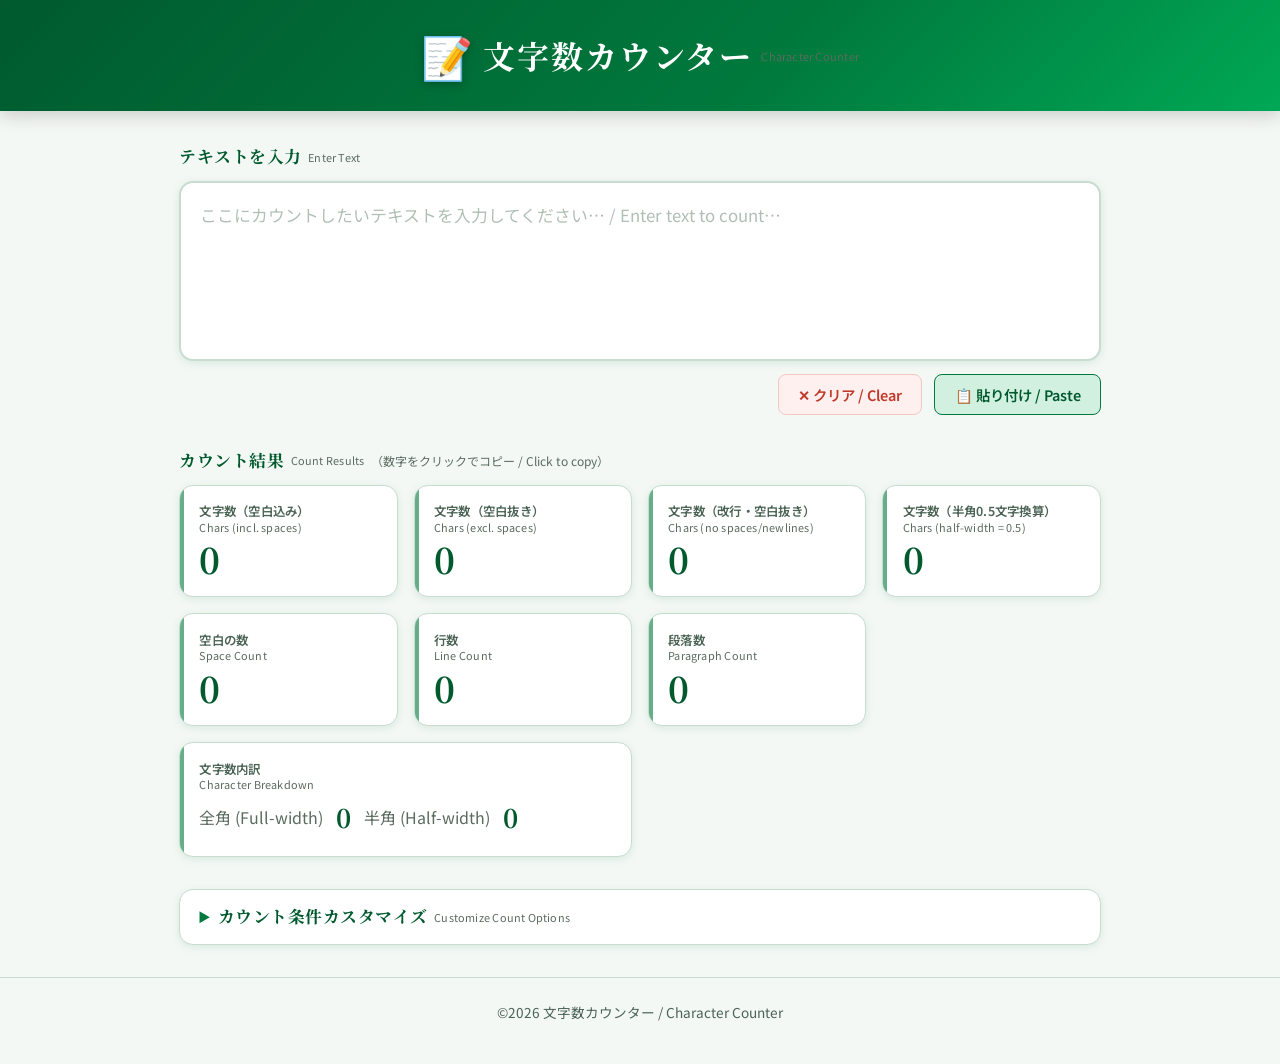
==== index.html @ 43a3a972 "first commit" ====
<!DOCTYPE html>
<html lang="ja">

<head>
  <meta charset="UTF-8">
  <meta name="viewport" content="width=device-width, initial-scale=1">
  <title>文字数カウンター - 文字数計測ツール / Text Count Tool</title>
  <meta name="description" lang="ja" content="文字数カウンター - 文字数計測ツール / Text Count Tool">
  <meta name="description" lang="en" content="Character Counter - Text Count Tool / Text Count Tool">
  <meta name="keywords" content="文字数カウント,文字数カウンター,テキストカウント,文字数計算,半角全角,行数,段落数,文字数,もじすう,moji,moji-counter,moji counter,moji count,mojisu,text-counter,character count,text counter,word count,character counter,full-width,half-width,line count,paragraph count">
  <meta name="author" content="文字数カウンター">

  <!-- OGP -->
  <meta property="og:type" content="website">
  <meta property="og:title" content="文字数カウンター - 文字数計測ツール / Text Count Tool">
  <meta property="og:description" content="文字数カウンター - 文字数計測ツール / Text Count Tool">
  <meta property="og:site_name" content="文字数カウンター">

  <!-- Twitter Card -->
  <meta name="twitter:card" content="summary">
  <meta name="twitter:title" content="文字数カウンター - 文字数計測ツール / Text Count Tool">
  <meta name="twitter:description" content="文字数カウンター - 文字数計測ツール / Text Count Tool">

  <meta name="application-name" content="文字数カウンター">

  <link rel="icon"
    href="data:image/svg+xml,%3Csvg xmlns='http://www.w3.org/2000/svg' viewBox='0 0 32 32'%3E%3Ctext y='26' font-size='28'%3E📝%3C/text%3E%3C/svg%3E"
    type="image/svg+xml">

  <link
    href="https://fonts.googleapis.com/css2?family=Noto+Sans+JP:wght@400;600;700&family=Noto+Serif+JP:wght@400;600;700&display=swap"
    rel="stylesheet">

  <link rel="stylesheet" href="style.css">
</head>

<body>
  <header id="appTitle">
    <span class="header-icon">📝</span>
    文字数カウンター<span class="label-en header-label-en">Character Counter</span>
  </header>

  <main>
    <!-- 入力エリア -->
    <section aria-label="テキスト入力">
      <div class="section-label">テキストを入力<span class="label-en">Enter Text</span></div>
      <div class="textarea-wrapper">
        <textarea id="textInput" placeholder="ここにカウントしたいテキストを入力してください… / Enter text to count…" spellcheck="false"></textarea>
        <div class="textarea-actions">
          <button class="btn btn-clear" id="clearBtn" type="button" title="テキストをクリア / Clear text">
            <span>✕ クリア / Clear</span>
          </button>
          <button class="btn btn-paste" id="pasteBtn" type="button" title="クリップボードから貼り付け / Paste from clipboard">
            <span>📋 貼り付け / Paste</span>
          </button>
        </div>
      </div>
    </section>

    <!-- カウント結果 -->
    <section aria-label="文字数カウント結果">
      <div class="section-label">カウント結果<span class="label-en">Count Results</span> <span class="hint">（数字をクリックでコピー / Click to copy）</span></div>
      <div class="stats-grid">
        <div class="stat-card" data-stat="withSpace" title="クリックでコピー">
          <div class="stat-label">文字数（空白込み）<span class="label-en">Chars (incl. spaces)</span></div>
          <div class="stat-value" id="statWithSpace">0</div>
          <div class="copy-badge">コピー / Copy</div>
        </div>
        <div class="stat-card" data-stat="noSpace" title="クリックでコピー">
          <div class="stat-label">文字数（空白抜き）<span class="label-en">Chars (excl. spaces)</span></div>
          <div class="stat-value" id="statNoSpace">0</div>
          <div class="copy-badge">コピー / Copy</div>
        </div>
        <div class="stat-card" data-stat="noSpaceNewline" title="クリックでコピー">
          <div class="stat-label">文字数（改行・空白抜き）<span class="label-en">Chars (no spaces/newlines)</span></div>
          <div class="stat-value" id="statNoSpaceNewline">0</div>
          <div class="copy-badge">コピー / Copy</div>
        </div>
        <div class="stat-card" data-stat="halfWidthCalc" title="クリックでコピー">
          <div class="stat-label">文字数（半角0.5文字換算）<span class="label-en">Chars (half-width = 0.5)</span></div>
          <div class="stat-value" id="statHalfWidthCalc">0</div>
          <div class="copy-badge">コピー / Copy</div>
        </div>
        <div class="stat-card" data-stat="spaceCount" title="クリックでコピー">
          <div class="stat-label">空白の数<span class="label-en">Space Count</span></div>
          <div class="stat-value" id="statSpaceCount">0</div>
          <div class="copy-badge">コピー / Copy</div>
        </div>
        <div class="stat-card" data-stat="lineCount" title="クリックでコピー">
          <div class="stat-label">行数<span class="label-en">Line Count</span></div>
          <div class="stat-value" id="statLineCount">0</div>
          <div class="copy-badge">コピー / Copy</div>
        </div>
        <div class="stat-card" data-stat="paragraphCount" title="クリックでコピー">
          <div class="stat-label">段落数<span class="label-en">Paragraph Count</span></div>
          <div class="stat-value" id="statParagraphCount">0</div>
          <div class="copy-badge">コピー / Copy</div>
        </div>
        <div class="stat-card stat-card-wide" data-stat="breakdown" title="クリックでコピー">
          <div class="stat-label">文字数内訳<span class="label-en">Character Breakdown</span></div>
          <div class="stat-breakdown">
            全角 (Full-width) <span class="stat-value-inline" id="statFullWidth">0</span>
            半角 (Half-width) <span class="stat-value-inline" id="statHalfWidth">0</span>
          </div>
          <div class="copy-badge">コピー / Copy</div>
        </div>
      </div>
    </section>

    <!-- カスタマイズ -->
    <section aria-label="カウント条件カスタマイズ">
      <div class="section-label collapsible" id="customizeToggle" role="button" tabindex="0" aria-expanded="false">
        <span class="collapse-icon" id="collapseIcon">▶</span> カウント条件カスタマイズ<span class="label-en">Customize Count Options</span>
      </div>
      <div class="customize-panel" id="customizePanel" hidden>
        <div class="customize-grid">
          <label class="custom-option">
            <input type="checkbox" id="optIgnoreHalfSpace"> 半角スペースを除外<span class="label-en">Exclude half-width spaces</span>
          </label>
          <label class="custom-option">
            <input type="checkbox" id="optIgnoreFullSpace"> 全角スペースを除外<span class="label-en">Exclude full-width spaces</span>
          </label>
          <label class="custom-option">
            <input type="checkbox" id="optIgnoreNewline"> 改行を除外<span class="label-en">Exclude newlines</span>
          </label>
          <label class="custom-option">
            <input type="checkbox" id="optIgnoreTab"> タブを除外<span class="label-en">Exclude tabs</span>
          </label>
          <label class="custom-option">
            <input type="checkbox" id="optIgnorePunctuation"> 句読点を除外（。、）<span class="label-en">Exclude punctuation</span>
          </label>
          <label class="custom-option">
            <input type="checkbox" id="optIgnoreSymbol"> 記号を除外（！？…等）<span class="label-en">Exclude symbols</span>
          </label>
          <label class="custom-option">
            <input type="checkbox" id="optIgnoreNumber"> 数字を除外<span class="label-en">Exclude numbers</span>
          </label>
          <label class="custom-option">
            <input type="checkbox" id="optIgnoreAlpha"> 英字を除外<span class="label-en">Exclude letters</span>
          </label>
        </div>
        <div class="custom-extra">
          <label class="custom-label" for="optIgnoreCustom">追加で除外する文字 / Additional chars to exclude：</label>
          <input type="text" id="optIgnoreCustom" class="custom-text-input" placeholder="例: 、。「」">
        </div>
        <div class="custom-note">※ カスタマイズは「文字数（空白込み）」に反映されます / Applied to "Chars (incl. spaces)"</div>
      </div>
    </section>

    <!-- コピー通知 -->
    <div class="toast" id="toast" role="status" aria-live="polite"></div>
  </main>

  <footer id="footer">
    <div id="footer-author">&copy;2026 文字数カウンター / Character Counter</div>
  </footer>

  <script src="script.js" defer></script>
</body>

</html>
---- style.css ----
/* ===== Design Tokens ===== */
:root {
  --color-primary: #00793d;
  --color-primary-light: #d1f0e0;
  --color-primary-dark: #005a2e;
  --color-secondary: #4a6354;
  --color-bg: #f4f8f5;
  --color-surface: #ffffff;
  --color-on-surface: #1a1c19;
  --color-on-surface-muted: #5a6b5f;
  --color-border: #c8ddd0;
  --color-shadow: rgba(0, 121, 61, 0.12);
  --radius-sm: 8px;
  --radius-md: 14px;
  --radius-lg: 20px;
  --transition: 0.2s ease;
  --font-main: 'Noto Sans JP', sans-serif;
  --font-heading: 'Noto Serif JP', serif;
}

/* ===== Reset ===== */
*, *::before, *::after { box-sizing: border-box; margin: 0; padding: 0; }

/* ===== Base ===== */
body {
  font-family: var(--font-main);
  background: var(--color-bg);
  color: var(--color-on-surface);
  min-height: 100vh;
  display: flex;
  flex-direction: column;
  line-height: 1.6;
  word-break: break-word;
}

/* ===== Header ===== */
header#appTitle {
  background: linear-gradient(135deg, var(--color-primary-dark) 0%, var(--color-primary) 60%, #00a855 100%);
  color: #fff;
  padding: 1.4rem 1.5rem;
  font-family: var(--font-heading);
  font-weight: 700;
  font-size: clamp(1.5rem, 5vw, 2rem);
  text-align: center;
  letter-spacing: 0.06em;
  display: flex;
  align-items: center;
  justify-content: center;
  gap: 0.5rem;
  box-shadow: 0 4px 18px rgba(0,0,0,0.18);
}

.header-icon {
  font-size: 1.3em;
  filter: drop-shadow(0 2px 4px rgba(0,0,0,0.25));
}

/* ===== Main ===== */
main {
  flex: 1;
  width: 100%;
  max-width: 960px;
  margin: 2rem auto;
  padding: 0 1.2rem;
  display: flex;
  flex-direction: column;
  gap: 2rem;
}

/* ===== Section Labels ===== */
.section-label {
  font-family: var(--font-heading);
  font-size: 1.05rem;
  font-weight: 700;
  color: var(--color-primary-dark);
  margin-bottom: 0.7rem;
  display: flex;
  align-items: center;
  gap: 0.4rem;
  letter-spacing: 0.03em;
}

.hint {
  font-size: 0.75rem;
  font-weight: 400;
  color: var(--color-on-surface-muted);
  font-family: var(--font-main);
  letter-spacing: 0;
}

/* English sub-label */
.label-en {
  display: block;
  font-size: 0.68rem;
  font-weight: 400;
  font-family: var(--font-main);
  color: var(--color-on-surface-muted);
  letter-spacing: 0.02em;
  margin-top: 1px;
  line-height: 1.2;
}

/* ===== Textarea ===== */
.textarea-wrapper {
  display: flex;
  flex-direction: column;
  gap: 0.8rem;
}

textarea#textInput {
  width: 100%;
  min-height: 180px;
  padding: 1.1rem 1.2rem;
  font-family: var(--font-main);
  font-size: 1.05rem;
  line-height: 1.75;
  border-radius: var(--radius-md);
  border: 2px solid var(--color-border);
  background: var(--color-surface);
  color: var(--color-on-surface);
  resize: none;
  transition: border-color var(--transition), box-shadow var(--transition);
  outline: none;
  box-shadow: 0 2px 10px var(--color-shadow);
}

textarea#textInput:focus {
  border-color: var(--color-primary);
  box-shadow: 0 0 0 4px rgba(0,121,61,0.12), 0 2px 10px var(--color-shadow);
}

textarea#textInput::placeholder {
  color: #b0bfb6;
}

.textarea-actions {
  display: flex;
  gap: 0.75rem;
  justify-content: flex-end;
}

/* ===== Buttons ===== */
.btn {
  padding: 0.55rem 1.2rem;
  font-family: var(--font-main);
  font-size: 0.9rem;
  font-weight: 600;
  border-radius: var(--radius-sm);
  border: none;
  cursor: pointer;
  transition: all var(--transition);
  display: flex;
  align-items: center;
  gap: 0.3rem;
}

.btn-clear {
  background: #fff0f0;
  color: #c0392b;
  border: 1.5px solid #f5c6c2;
}
.btn-clear:hover {
  background: #c0392b;
  color: #fff;
  border-color: #c0392b;
  transform: translateY(-1px);
  box-shadow: 0 4px 12px rgba(192,57,43,0.2);
}

.btn-paste {
  background: var(--color-primary-light);
  color: var(--color-primary-dark);
  border: 1.5px solid var(--color-primary);
}
.btn-paste:hover {
  background: var(--color-primary);
  color: #fff;
  transform: translateY(-1px);
  box-shadow: 0 4px 12px rgba(0,121,61,0.25);
}

/* ===== Stats Grid ===== */
.stats-grid {
  display: grid;
  grid-template-columns: repeat(auto-fill, minmax(200px, 1fr));
  gap: 1rem;
}

/* ===== Stat Card ===== */
.stat-card {
  background: var(--color-surface);
  border: 1.5px solid var(--color-border);
  border-radius: var(--radius-md);
  padding: 1.1rem 1.2rem;
  cursor: pointer;
  transition: all var(--transition);
  position: relative;
  overflow: hidden;
  box-shadow: 0 2px 8px var(--color-shadow);
  display: flex;
  flex-direction: column;
  gap: 0.4rem;
}

.stat-card::before {
  content: '';
  position: absolute;
  top: 0;
  left: 0;
  width: 4px;
  height: 100%;
  background: var(--color-primary);
  border-radius: 4px 0 0 4px;
  opacity: 0.6;
  transition: opacity var(--transition), width var(--transition);
}

.stat-card:hover {
  border-color: var(--color-primary);
  box-shadow: 0 6px 22px rgba(0,121,61,0.2);
  transform: translateY(-3px);
}

.stat-card:hover::before {
  width: 6px;
  opacity: 1;
}

.stat-card:active {
  transform: scale(0.97);
}

.stat-card-wide {
  grid-column: span 2;
}

@media (max-width: 500px) {
  .stat-card-wide { grid-column: span 1; }
}

.stat-label {
  font-size: 0.78rem;
  font-weight: 600;
  color: var(--color-secondary);
  letter-spacing: 0.02em;
  line-height: 1.3;
}

.stat-value {
  font-family: var(--font-heading);
  font-size: 2.2rem;
  font-weight: 700;
  color: var(--color-primary-dark);
  line-height: 1.1;
  letter-spacing: -0.02em;
  transition: color var(--transition), transform var(--transition);
}

.stat-card:hover .stat-value {
  color: var(--color-primary);
}

.stat-breakdown {
  font-size: 1rem;
  color: var(--color-on-surface-muted);
  display: flex;
  align-items: center;
  gap: 0.8rem;
  flex-wrap: wrap;
}

.stat-value-inline {
  font-family: var(--font-heading);
  font-size: 1.6rem;
  font-weight: 700;
  color: var(--color-primary-dark);
}

.copy-badge {
  position: absolute;
  top: 0.5rem;
  right: 0.6rem;
  font-size: 0.68rem;
  font-weight: 600;
  color: var(--color-primary);
  background: var(--color-primary-light);
  border-radius: 4px;
  padding: 2px 6px;
  opacity: 0;
  transition: opacity var(--transition);
  pointer-events: none;
  letter-spacing: 0.02em;
}

.stat-card:hover .copy-badge {
  opacity: 1;
}

/* Copied flash */
.stat-card.copied .stat-value,
.stat-card.copied .stat-value-inline {
  color: var(--color-primary);
  animation: flash 0.4s ease;
}

@keyframes flash {
  0% { transform: scale(1.15); }
  100% { transform: scale(1); }
}

/* ===== Customize Panel ===== */
.section-label.collapsible {
  cursor: pointer;
  -webkit-user-select: none;
  user-select: none;
  padding: 0.85rem 1.1rem;
  background: var(--color-surface);
  border-radius: var(--radius-md);
  border: 1.5px solid var(--color-border);
  transition: all var(--transition);
  box-shadow: 0 2px 8px var(--color-shadow);
  margin-bottom: 0;
}

.section-label.collapsible:hover {
  border-color: var(--color-primary);
  box-shadow: 0 4px 14px rgba(0,121,61,0.15);
}

.section-label.collapsible[aria-expanded="true"] {
  border-color: var(--color-primary);
  border-bottom-left-radius: 0;
  border-bottom-right-radius: 0;
  border-bottom-color: transparent;
}

.collapse-icon {
  display: inline-block;
  transition: transform 0.2s ease;
  font-size: 0.75em;
  color: var(--color-primary);
}

.section-label.collapsible[aria-expanded="true"] .collapse-icon {
  transform: rotate(90deg);
}

.customize-panel {
  background: var(--color-surface);
  border: 1.5px solid var(--color-primary);
  border-top: none;
  border-radius: 0 0 var(--radius-md) var(--radius-md);
  padding: 1.2rem 1.4rem;
  box-shadow: 0 6px 20px rgba(0,121,61,0.12);
  animation: slideDown 0.2s ease;
}

@keyframes slideDown {
  from { opacity: 0; transform: translateY(-8px); }
  to   { opacity: 1; transform: translateY(0); }
}

.customize-grid {
  display: grid;
  grid-template-columns: repeat(auto-fill, minmax(180px, 1fr));
  gap: 0.7rem;
  margin-bottom: 1rem;
}

.custom-option {
  display: flex;
  align-items: center;
  gap: 0.5rem;
  font-size: 0.9rem;
  color: var(--color-on-surface);
  cursor: pointer;
  padding: 0.4rem 0.6rem;
  border-radius: var(--radius-sm);
  transition: background var(--transition);
}

.custom-option:hover {
  background: var(--color-primary-light);
}

.custom-option input[type="checkbox"] {
  accent-color: var(--color-primary);
  width: 16px;
  height: 16px;
  cursor: pointer;
}

.custom-extra {
  display: flex;
  align-items: center;
  gap: 0.7rem;
  flex-wrap: wrap;
  margin-bottom: 0.6rem;
}

.custom-label {
  font-size: 0.9rem;
  font-weight: 600;
  color: var(--color-secondary);
  white-space: nowrap;
}

.custom-text-input {
  flex: 1;
  min-width: 150px;
  padding: 0.5rem 0.8rem;
  border-radius: var(--radius-sm);
  border: 1.5px solid var(--color-border);
  font-family: var(--font-main);
  font-size: 0.9rem;
  transition: border-color var(--transition);
  outline: none;
}

.custom-text-input:focus {
  border-color: var(--color-primary);
}

.custom-note {
  font-size: 0.78rem;
  color: var(--color-on-surface-muted);
  padding-top: 0.4rem;
  border-top: 1px solid var(--color-border);
}

/* ===== Toast ===== */
.toast {
  position: fixed;
  bottom: 2rem;
  left: 50%;
  transform: translateX(-50%) translateY(100px);
  background: var(--color-primary-dark);
  color: #fff;
  padding: 0.75rem 1.6rem;
  border-radius: 2rem;
  font-size: 0.9rem;
  font-weight: 600;
  box-shadow: 0 6px 24px rgba(0,0,0,0.25);
  opacity: 0;
  transition: all 0.3s cubic-bezier(.4,0,.2,1);
  pointer-events: none;
  z-index: 9999;
  white-space: nowrap;
  letter-spacing: 0.02em;
}

.toast.show {
  opacity: 1;
  transform: translateX(-50%) translateY(0);
}

/* ===== Footer ===== */
footer#footer {
  text-align: center;
  font-size: 0.85rem;
  color: var(--color-secondary);
  padding: 1.5rem 1rem 2.5rem;
  border-top: 1px solid var(--color-border);
  margin-top: auto;
  display: flex;
  flex-direction: column;
  gap: 0.4rem;
}

footer#footer a {
  color: var(--color-primary);
  text-decoration: none;
}

footer#footer a:hover {
  text-decoration: underline;
}

/* ===== Responsive ===== */
@media (max-width: 640px) {
  main {
    margin: 1.2rem auto;
    gap: 1.4rem;
  }

  .stats-grid {
    grid-template-columns: repeat(2, 1fr);
  }

  .stat-value { font-size: 1.8rem; }

  .textarea-actions {
    justify-content: stretch;
  }

  .textarea-actions .btn {
    flex: 1;
    justify-content: center;
  }
}

/* ===== Custom Scrollbar ===== */

/* Chrome / Edge / Safari */
::-webkit-scrollbar {
  width: 8px;
  height: 8px;
}

::-webkit-scrollbar-track {
  background: var(--color-bg);
  border-radius: 999px;
}

::-webkit-scrollbar-thumb {
  background: var(--color-primary);
  border-radius: 999px;
  border: 2px solid var(--color-bg);
  transition: background var(--transition);
}

::-webkit-scrollbar-thumb:hover {
  background: var(--color-primary-dark);
}

::-webkit-scrollbar-corner {
  background: var(--color-bg);
}

/* Firefox (progressive enhancement) */
@supports (scrollbar-width: thin) {
  * {
    scrollbar-width: thin;
    scrollbar-color: var(--color-primary) var(--color-bg);
  }
}
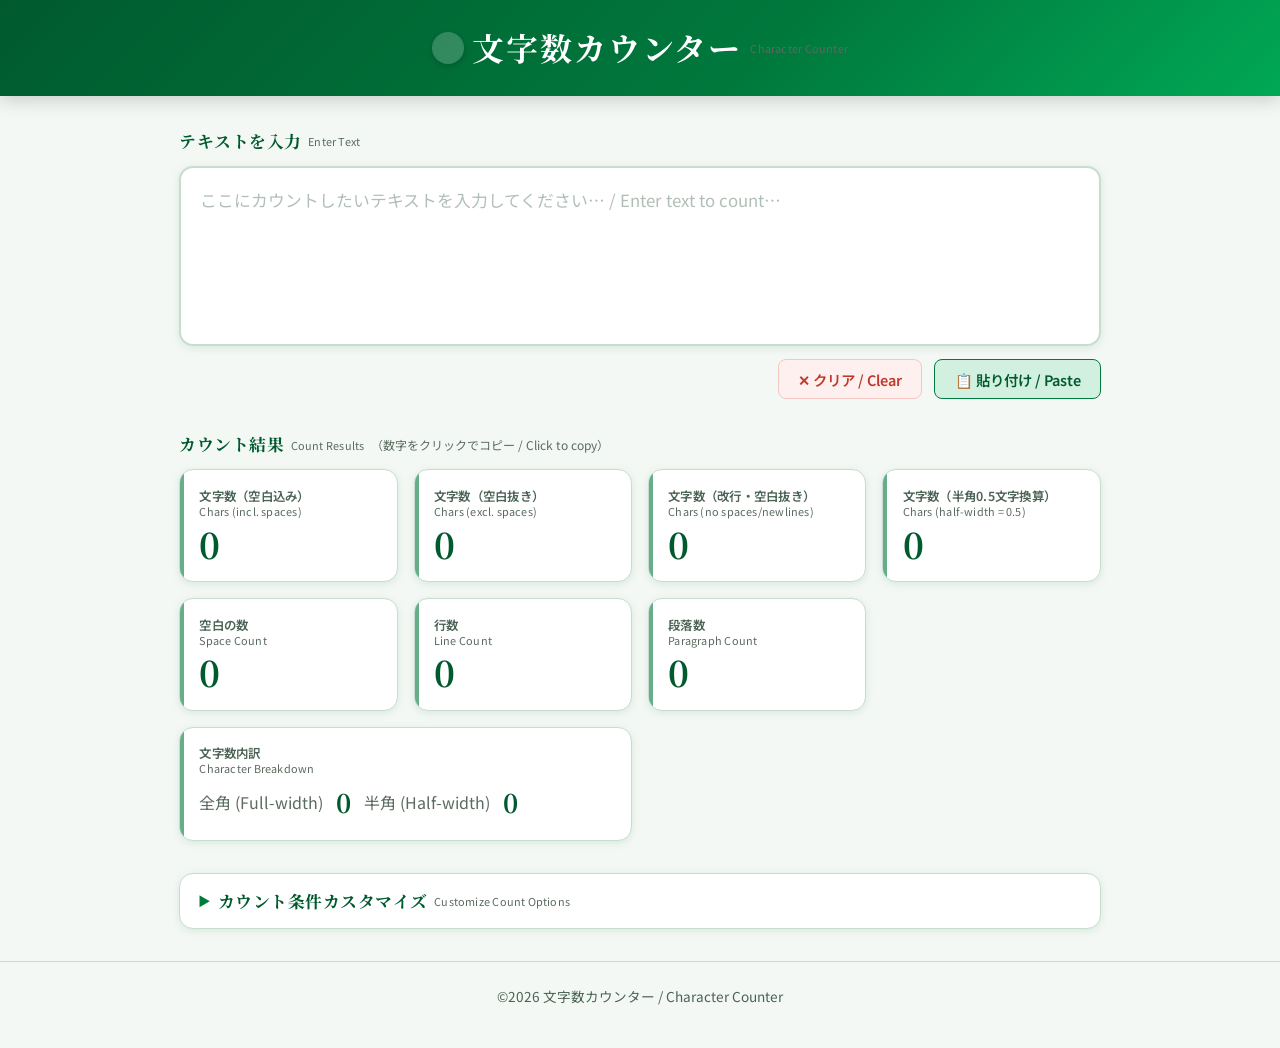
==== commit c70759a5: "feat: update header icon accessibility and enhance styling" ====
--- a/index.html
+++ b/index.html
@@ -10,8 +10,12 @@
   <meta name="keywords" content="文字数カウント,文字数カウンター,テキストカウント,文字数計算,半角全角,行数,段落数,文字数,もじすう,moji,moji-counter,moji counter,moji count,mojisu,text-counter,character count,text counter,word count,character counter,full-width,half-width,line count,paragraph count">
   <meta name="author" content="文字数カウンター">
 
+  <!-- Canonical -->
+  <link rel="canonical" href="https://text-counter.hamuzon-jp.f5.si/">
+
   <!-- OGP -->
   <meta property="og:type" content="website">
+  <meta property="og:url" content="https://text-counter.hamuzon-jp.f5.si/">
   <meta property="og:title" content="文字数カウンター - 文字数計測ツール / Text Count Tool">
   <meta property="og:description" content="文字数カウンター - 文字数計測ツール / Text Count Tool">
   <meta property="og:site_name" content="文字数カウンター">
@@ -36,7 +40,7 @@
 
 <body>
   <header id="appTitle">
-    <span class="header-icon">📝</span>
+    <span class="header-icon" aria-hidden="true"></span>
     文字数カウンター<span class="label-en header-label-en">Character Counter</span>
   </header>
 
--- a/style.css
+++ b/style.css
@@ -51,8 +51,12 @@
 }
 
 .header-icon {
-  font-size: 1.3em;
-  filter: drop-shadow(0 2px 4px rgba(0,0,0,0.25));
+  width: 2rem;
+  height: 2rem;
+  flex-shrink: 0;
+  border-radius: 50%;
+  background: rgba(255, 255, 255, 0.2);
+  box-shadow: 0 2px 6px rgba(0, 0, 0, 0.18);
 }
 
 /* ===== Main ===== */
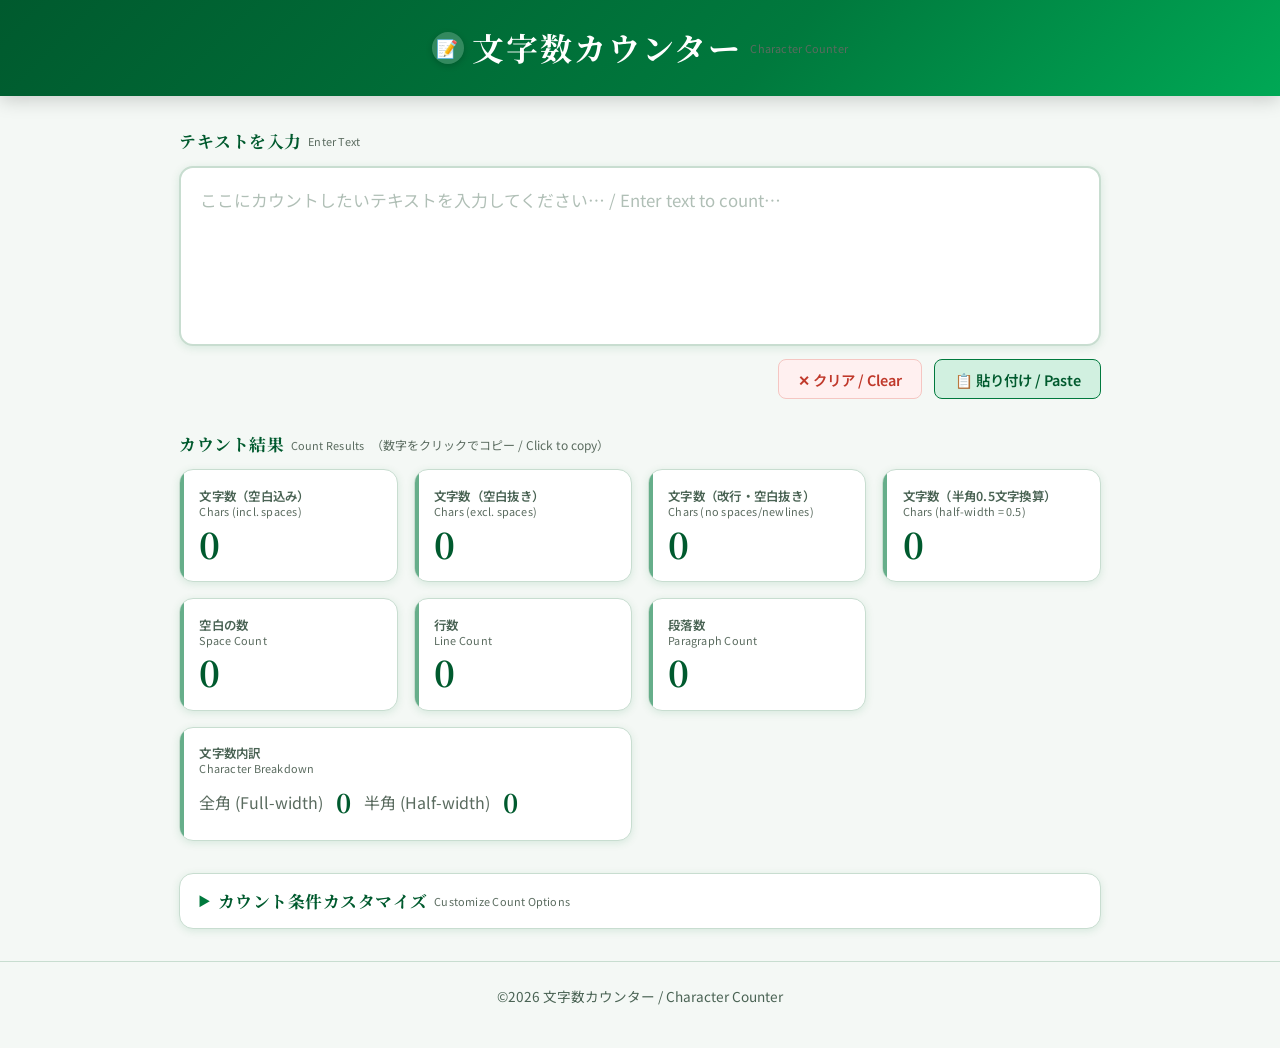
==== commit 1cfb571f: "feat: update favicon and enhance header icon styling" ====
--- a/index.html
+++ b/index.html
@@ -27,9 +27,9 @@
 
   <meta name="application-name" content="文字数カウンター">
 
-  <link rel="icon"
-    href="data:image/svg+xml,%3Csvg xmlns='http://www.w3.org/2000/svg' viewBox='0 0 32 32'%3E%3Ctext y='26' font-size='28'%3E📝%3C/text%3E%3C/svg%3E"
-    type="image/svg+xml">
+  <link rel="icon" type="image/webp" href="icon.webp">
+  <link rel="icon" type="image/png" href="icon.png">
+  <link rel="shortcut icon" href="favicon.ico">
 
   <link
     href="https://fonts.googleapis.com/css2?family=Noto+Sans+JP:wght@400;600;700&family=Noto+Serif+JP:wght@400;600;700&display=swap"
@@ -40,7 +40,7 @@
 
 <body>
   <header id="appTitle">
-    <span class="header-icon" aria-hidden="true"></span>
+    <span class="header-icon" aria-hidden="true">📝</span>
     文字数カウンター<span class="label-en header-label-en">Character Counter</span>
   </header>
 
--- a/style.css
+++ b/style.css
@@ -56,6 +56,12 @@
   flex-shrink: 0;
   border-radius: 50%;
   background: rgba(255, 255, 255, 0.2);
+  color: #fff;
+  display: inline-flex;
+  align-items: center;
+  justify-content: center;
+  font-size: 1.1rem;
+  line-height: 1;
   box-shadow: 0 2px 6px rgba(0, 0, 0, 0.18);
 }
 
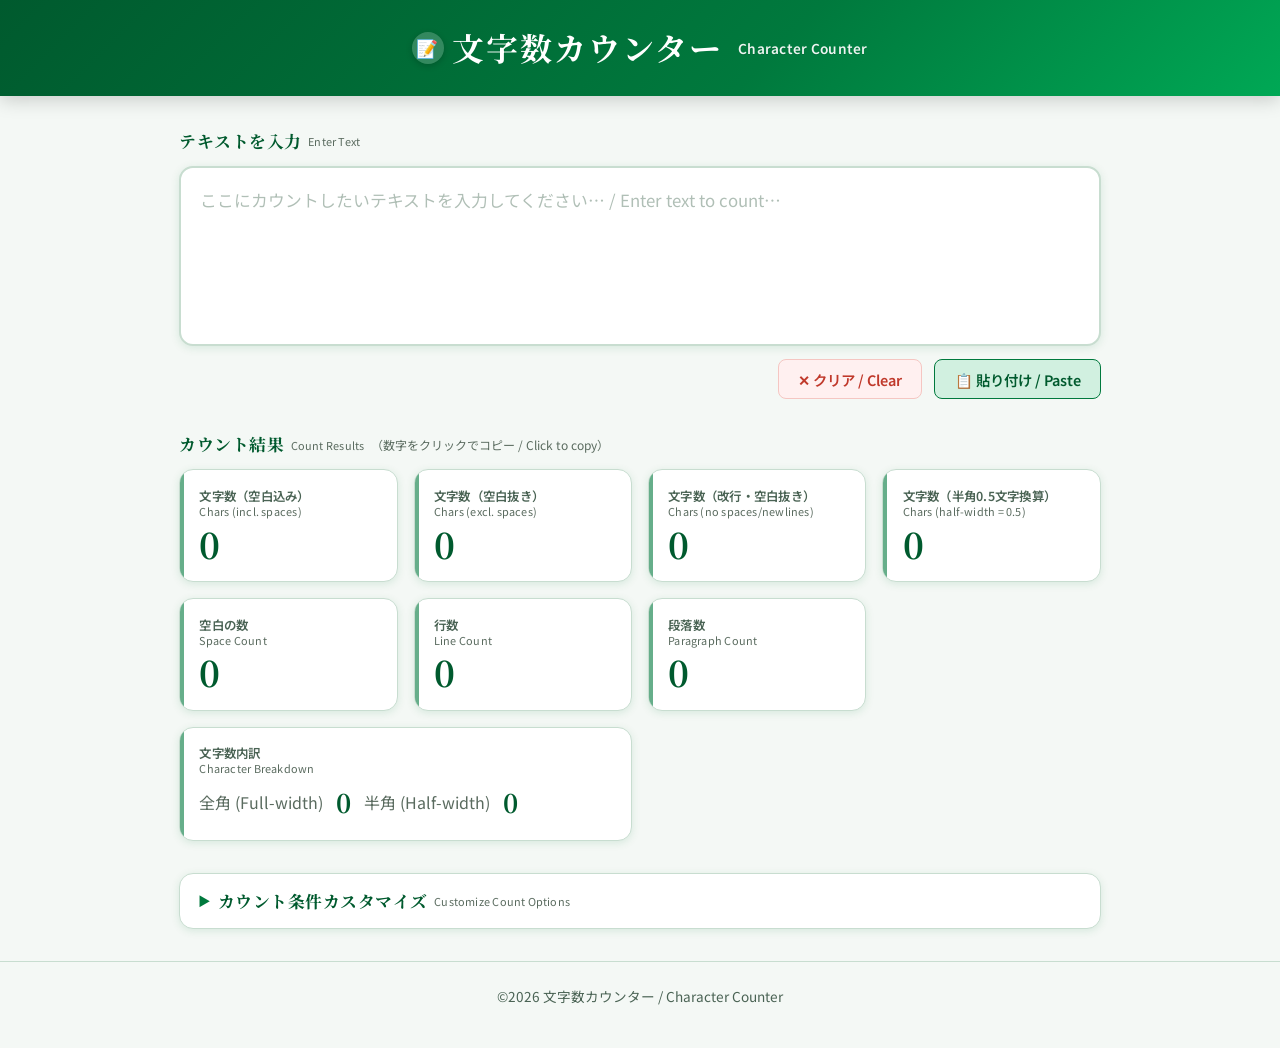
==== commit 1f25a0c1: "feat: update meta descriptions for improved SEO and clarity" ====
--- a/index.html
+++ b/index.html
@@ -5,9 +5,9 @@
   <meta charset="UTF-8">
   <meta name="viewport" content="width=device-width, initial-scale=1">
   <title>文字数カウンター - 文字数計測ツール / Text Count Tool</title>
-  <meta name="description" lang="ja" content="文字数カウンター - 文字数計測ツール / Text Count Tool">
-  <meta name="description" lang="en" content="Character Counter - Text Count Tool / Text Count Tool">
-  <meta name="keywords" content="文字数カウント,文字数カウンター,テキストカウント,文字数計算,半角全角,行数,段落数,文字数,もじすう,moji,moji-counter,moji counter,moji count,mojisu,text-counter,character count,text counter,word count,character counter,full-width,half-width,line count,paragraph count">
+  <meta name="description" lang="ja" content="文字数カウンター - 文字数計測ツール | オンラインで文字数を詳細に計測。空白、改行、行数、段落、半角・全角の内訳をカウント。コピー機能や条件カスタマイズも可能です。">
+  <meta name="description" lang="en" content="Character Counter - Text Count Tool | Count characters online with detailed results. Tracks spaces, newlines, lines, paragraphs, and half/full-width characters. Features copy function and customizable options.">
+  <meta name="keywords" content="文字数カウンター,文字数カウント,テキストカウント,文字数計測,文字数計算,半角全角カウント,行数カウント,段落数カウント,空白カウント,オンライン文字数カウンター,無料文字数カウンター,コピー機能,Text Counter,Character Counter,Online Character Counter,Count Characters,half-width full-width,line count,paragraph count,moji count">
   <meta name="author" content="文字数カウンター">
 
   <!-- Canonical -->
@@ -17,13 +17,13 @@
   <meta property="og:type" content="website">
   <meta property="og:url" content="https://text-counter.hamuzon-jp.f5.si/">
   <meta property="og:title" content="文字数カウンター - 文字数計測ツール / Text Count Tool">
-  <meta property="og:description" content="文字数カウンター - 文字数計測ツール / Text Count Tool">
+  <meta property="og:description" content="オンラインで文字数を詳細に計測。空白、改行、行数、段落、半角・全角の内訳をカウント。/ Count characters online with detailed results. Tracks spaces, newlines, lines, paragraphs, and half/full-width characters.">
   <meta property="og:site_name" content="文字数カウンター">
 
   <!-- Twitter Card -->
   <meta name="twitter:card" content="summary">
   <meta name="twitter:title" content="文字数カウンター - 文字数計測ツール / Text Count Tool">
-  <meta name="twitter:description" content="文字数カウンター - 文字数計測ツール / Text Count Tool">
+  <meta name="twitter:description" content="オンラインで文字数を詳細に計測。空白、改行、行数、段落、半角・全角の内訳をカウント。/ Count characters online with detailed results. Tracks spaces, newlines, lines, paragraphs, and half/full-width characters.">
 
   <meta name="application-name" content="文字数カウンター">
 
--- a/style.css
+++ b/style.css
@@ -108,6 +108,18 @@
   letter-spacing: 0.02em;
   margin-top: 1px;
   line-height: 1.2;
+}
+
+/* Header-specific English sub-label (improve contrast on header) */
+.label-en.header-label-en {
+  display: inline-block;
+  color: rgba(255, 255, 255, 0.95);
+  font-size: 0.85rem;
+  font-weight: 600;
+  margin-left: 0.45rem;
+  opacity: 0.98;
+  letter-spacing: 0.02em;
+  text-shadow: 0 1px 0 rgba(0,0,0,0.12);
 }
 
 /* ===== Textarea ===== */
